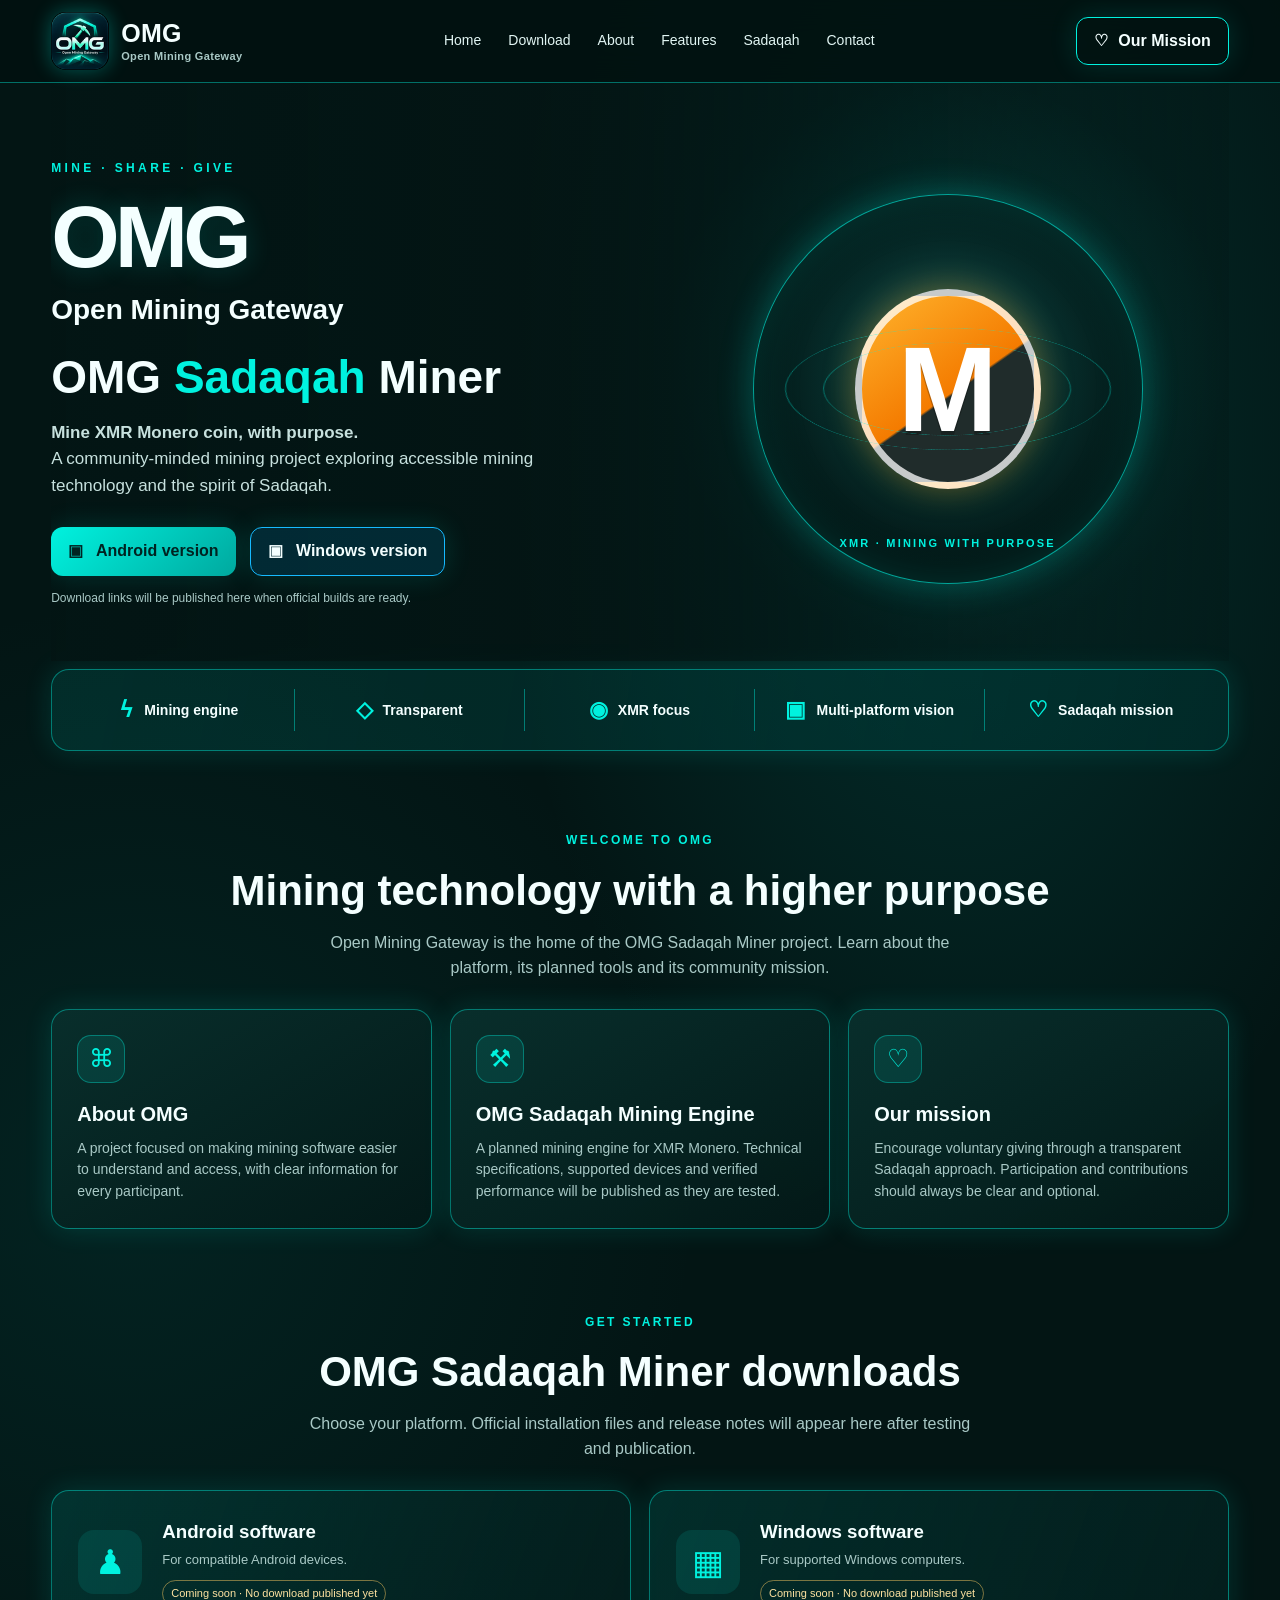
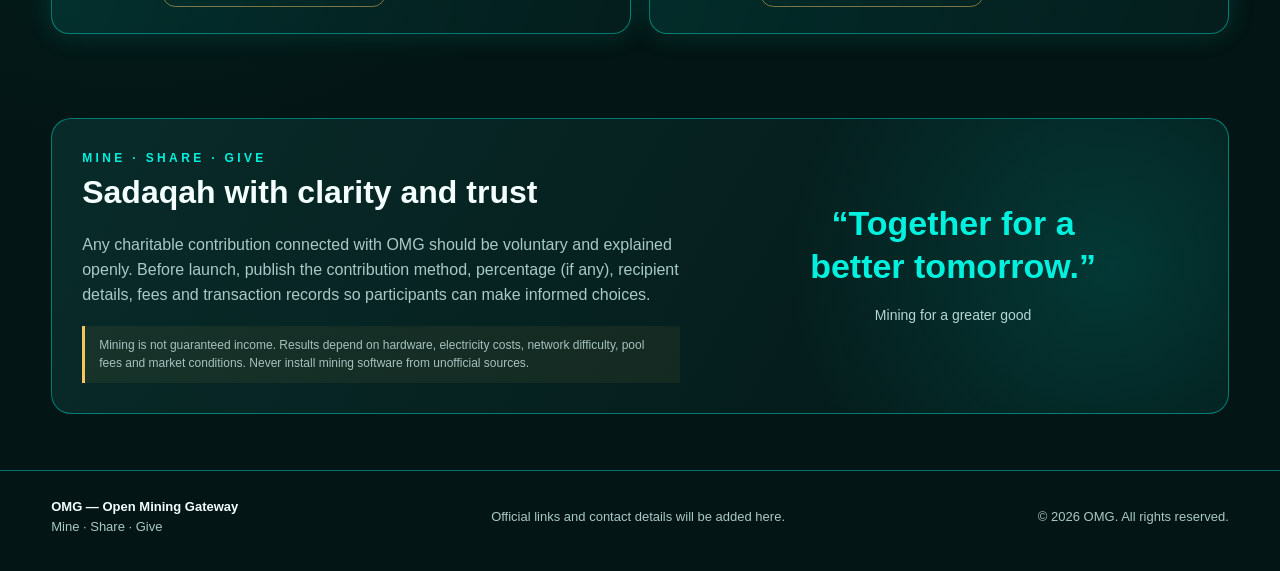
==== index.html @ 7997bd96 "Rename index (21).html to index.html" ====
<!DOCTYPE html>
<html lang="en">
<head>
  <meta charset="UTF-8" />
  <meta name="viewport" content="width=device-width, initial-scale=1.0" />
  <meta name="theme-color" content="#031514" />
  <meta name="description" content="OMG — Open Mining Gateway. Discover OMG Sadaqah Miner and its vision for accessible Monero mining with purpose." />
  <title>OMG — Open Mining Gateway</title>
  <style>
    :root{--bg:#031514;--panel:#061f1e;--panel2:#082927;--cyan:#00f2df;--cyan2:#53fff0;--text:#f4ffff;--muted:#a9c9c6;--gold:#f4c45e;--line:rgba(0,242,223,.42);--shadow:0 0 28px rgba(0,242,223,.14)}
    *{box-sizing:border-box}html{scroll-behavior:smooth}body{margin:0;background:radial-gradient(ellipse at 75% 20%,rgba(0,180,170,.17),transparent 34%),radial-gradient(ellipse at 10% 55%,rgba(0,120,115,.14),transparent 35%),var(--bg);color:var(--text);font-family:Inter,Segoe UI,Arial,sans-serif;line-height:1.55}
    a{color:inherit;text-decoration:none}.wrap{width:min(1180px,92%);margin:auto}.topbar{position:sticky;top:0;z-index:10;background:rgba(2,18,17,.88);backdrop-filter:blur(16px);border-bottom:1px solid var(--line)}.nav{height:82px;display:flex;align-items:center;justify-content:space-between;gap:24px}.brand{display:flex;align-items:center;gap:12px;font-weight:800;letter-spacing:.02em}.brand img{width:58px;height:58px;object-fit:cover;border-radius:15px;box-shadow:0 0 20px rgba(0,242,223,.32)}.brand-name{font-size:25px;line-height:1}.brand-name small{display:block;font-size:11px;color:var(--muted);font-weight:600;margin-top:5px;letter-spacing:.03em}.links{display:flex;align-items:center;gap:27px;color:#e1f5f3;font-size:14px}.links a:hover{color:var(--cyan)}.nav-cta,.btn{display:inline-flex;align-items:center;justify-content:center;gap:10px;border:1px solid var(--cyan);border-radius:12px;padding:11px 17px;font-weight:750;transition:.2s;box-shadow:var(--shadow)}.nav-cta:hover,.btn:hover{transform:translateY(-2px);background:rgba(0,242,223,.1)}
    .hero{position:relative;overflow:hidden;padding:76px 0 42px;min-height:560px;display:grid;grid-template-columns:1.02fr .98fr;align-items:center;gap:30px}.hero:before{content:"";position:absolute;inset:0;background:linear-gradient(90deg,rgba(3,21,20,.98),rgba(3,21,20,.76) 48%,rgba(3,21,20,.28)),radial-gradient(circle at 76% 48%,rgba(0,242,223,.2),transparent 30%);pointer-events:none}.hero-copy,.hero-art{position:relative;z-index:1}.eyebrow{color:var(--cyan);font-weight:800;letter-spacing:.28em;text-transform:uppercase;font-size:12px}.hero h1{font-size:clamp(48px,7vw,88px);line-height:.98;margin:16px 0 8px;letter-spacing:-.055em;text-shadow:0 0 28px rgba(0,242,223,.2)}.hero h1 span{color:var(--cyan)}.subbrand{font-size:clamp(18px,2.3vw,28px);font-weight:750;margin:0 0 22px}.hero h2{font-size:clamp(29px,4vw,46px);line-height:1.08;margin:0 0 12px}.hero h2 span{color:var(--cyan)}.lead{color:#c7e1de;max-width:560px;font-size:17px}.actions{display:flex;flex-wrap:wrap;gap:14px;margin-top:28px}.btn-primary{background:linear-gradient(135deg,#00f2df,#00a99f);color:#002321;border:0}.btn-secondary{background:rgba(0,78,105,.38);border-color:#16baff}.btn[aria-disabled="true"]{opacity:.78;cursor:not-allowed}.note{font-size:12px;color:var(--muted);margin-top:13px}.hero-art{min-height:390px;display:grid;place-items:center}.orb{width:min(390px,82vw);aspect-ratio:1;border-radius:50%;display:grid;place-items:center;position:relative;background:radial-gradient(circle at 50% 45%,#164b47 0 20%,#062b29 42%,#031514 68%);border:1px solid rgba(0,242,223,.65);box-shadow:0 0 35px rgba(0,242,223,.28),inset 0 0 48px rgba(0,242,223,.15)}.orb:before,.orb:after{content:"";position:absolute;border:1px solid rgba(0,242,223,.4);border-radius:50%;inset:8%;transform:rotateX(68deg) rotateZ(-18deg)}.orb:after{inset:18%;transform:rotateX(68deg) rotateZ(24deg)}.coin{width:48%;aspect-ratio:1;border-radius:50%;display:grid;place-items:center;background:linear-gradient(145deg,#ffb42d,#f47b00 52%,#202c2b 53%);box-shadow:0 0 32px rgba(255,166,30,.35);font-size:clamp(70px,10vw,120px);font-weight:900;color:#fff;text-shadow:0 4px 0 rgba(0,0,0,.25);border:7px solid rgba(255,255,255,.75)}.orbit-label{position:absolute;bottom:8%;color:var(--cyan);font-weight:800;letter-spacing:.2em;font-size:11px}
    .ticker{display:grid;grid-template-columns:repeat(5,1fr);border:1px solid var(--line);border-radius:18px;background:linear-gradient(100deg,rgba(0,242,223,.1),rgba(0,50,48,.58));box-shadow:var(--shadow);padding:19px 12px;margin:8px auto 52px}.tick{display:flex;align-items:center;justify-content:center;gap:10px;padding:4px 12px;border-right:1px solid var(--line);font-weight:700;font-size:14px}.tick:last-child{border:0}.tick b{font-size:22px;color:var(--cyan)}
    .section{padding:28px 0 56px}.section-head{text-align:center;margin-bottom:28px}.section-head .eyebrow{letter-spacing:.2em}.section-head h2{font-size:clamp(28px,4vw,42px);margin:8px 0}.section-head p{color:var(--muted);margin:0 auto;max-width:680px}.cards{display:grid;grid-template-columns:repeat(3,1fr);gap:18px}.card{background:linear-gradient(150deg,rgba(9,48,45,.94),rgba(3,25,24,.96));border:1px solid var(--line);border-radius:18px;padding:25px;box-shadow:var(--shadow);min-height:220px}.icon{width:48px;height:48px;border-radius:14px;display:grid;place-items:center;color:var(--cyan);font-size:25px;background:rgba(0,242,223,.1);border:1px solid rgba(0,242,223,.35)}.card h3{margin:16px 0 8px;font-size:20px}.card p{color:var(--muted);font-size:14px;margin:0}.download-grid{display:grid;grid-template-columns:1fr 1fr;gap:18px}.download-card{display:flex;align-items:center;gap:20px;padding:26px;border-radius:18px;border:1px solid var(--line);background:linear-gradient(110deg,rgba(0,242,223,.11),rgba(4,31,30,.9));box-shadow:var(--shadow)}.platform{font-size:34px;width:64px;height:64px;display:grid;place-items:center;border-radius:16px;background:rgba(0,242,223,.1);color:var(--cyan)}.download-card h3{margin:0 0 4px}.download-card p{margin:0;color:var(--muted);font-size:13px}.status{display:inline-block;margin-top:10px;font-size:11px;color:#ffe3a1;border:1px solid rgba(244,196,94,.5);padding:4px 8px;border-radius:20px}
    .mission{display:grid;grid-template-columns:1.1fr .9fr;gap:28px;align-items:center;padding:30px;border:1px solid var(--line);border-radius:20px;background:radial-gradient(circle at 90% 50%,rgba(0,242,223,.14),transparent 30%),linear-gradient(120deg,#082b29,#031716)}.mission h2{font-size:32px;margin:0 0 12px}.mission p{color:var(--muted)}.quote{font-size:clamp(23px,3vw,34px);font-weight:800;color:var(--cyan);text-align:center;line-height:1.25}.disclaimer{font-size:12px;color:#a7c1be;border-left:3px solid var(--gold);padding:10px 14px;background:rgba(244,196,94,.06);margin-top:18px}
    footer{border-top:1px solid var(--line);padding:26px 0 34px;color:var(--muted);font-size:13px}.foot{display:flex;justify-content:space-between;align-items:center;gap:20px;flex-wrap:wrap}.foot strong{color:var(--text)}
    @media(max-width:850px){.links{display:none}.hero{grid-template-columns:1fr;padding-top:55px}.hero-art{min-height:300px}.orb{width:min(320px,75vw)}.ticker{grid-template-columns:repeat(2,1fr);gap:10px}.tick{border:0;justify-content:flex-start}.cards{grid-template-columns:1fr 1fr}.mission{grid-template-columns:1fr}}
    @media(max-width:560px){.nav{height:70px}.brand img{width:48px;height:48px}.brand-name{font-size:21px}.nav-cta{padding:9px 11px;font-size:12px}.hero{padding-top:42px;gap:5px}.hero h1{font-size:58px}.hero-art{min-height:260px}.ticker{margin-bottom:34px}.tick{font-size:12px;padding:4px}.cards,.download-grid{grid-template-columns:1fr}.card{min-height:0}.download-card{padding:20px}.mission{padding:22px}.foot{justify-content:center;text-align:center}}
  </style>
</head>
<body>
  <header class="topbar">
    <div class="wrap nav">
      <a class="brand" href="#home" aria-label="OMG home">
        <img src="[data-uri]" alt="OMG Open Mining Gateway logo" />
        <span class="brand-name">OMG<small>Open Mining Gateway</small></span>
      </a>
      <nav class="links" aria-label="Main navigation">
        <a href="#home">Home</a><a href="#downloads">Download</a><a href="#about">About</a><a href="#features">Features</a><a href="#sadaqah">Sadaqah</a><a href="#contact">Contact</a>
      </nav>
      <a class="nav-cta" href="#sadaqah">♡ <span>Our Mission</span></a>
    </div>
  </header>

  <main>
    <section class="wrap hero" id="home">
      <div class="hero-copy">
        <div class="eyebrow">Mine · Share · Give</div>
        <h1>OMG</h1>
        <p class="subbrand">Open Mining Gateway</p>
        <h2>OMG <span>Sadaqah</span> Miner</h2>
        <p class="lead"><strong>Mine XMR Monero coin, with purpose.</strong><br />A community-minded mining project exploring accessible mining technology and the spirit of Sadaqah.</p>
        <div class="actions">
          <a class="btn btn-primary" href="#downloads">▣ &nbsp; Android version</a>
          <a class="btn btn-secondary" href="#downloads">▣ &nbsp; Windows version</a>
        </div>
        <p class="note">Download links will be published here when official builds are ready.</p>
      </div>
      <div class="hero-art" aria-label="Monero-inspired mining illustration">
        <div class="orb"><div class="coin">M</div><div class="orbit-label">XMR · MINING WITH PURPOSE</div></div>
      </div>
    </section>

    <div class="wrap ticker" aria-label="Project highlights">
      <div class="tick"><b>ϟ</b> Mining engine</div><div class="tick"><b>◇</b> Transparent</div><div class="tick"><b>◉</b> XMR focus</div><div class="tick"><b>▣</b> Multi-platform vision</div><div class="tick"><b>♡</b> Sadaqah mission</div>
    </div>

    <section class="wrap section" id="about">
      <div class="section-head"><div class="eyebrow">Welcome to OMG</div><h2>Mining technology with a higher purpose</h2><p>Open Mining Gateway is the home of the OMG Sadaqah Miner project. Learn about the platform, its planned tools and its community mission.</p></div>
      <div class="cards">
        <article class="card"><div class="icon">⌘</div><h3>About OMG</h3><p>A project focused on making mining software easier to understand and access, with clear information for every participant.</p></article>
        <article class="card" id="features"><div class="icon">⚒</div><h3>OMG Sadaqah Mining Engine</h3><p>A planned mining engine for XMR Monero. Technical specifications, supported devices and verified performance will be published as they are tested.</p></article>
        <article class="card"><div class="icon">♡</div><h3>Our mission</h3><p>Encourage voluntary giving through a transparent Sadaqah approach. Participation and contributions should always be clear and optional.</p></article>
      </div>
    </section>

    <section class="wrap section" id="downloads">
      <div class="section-head"><div class="eyebrow">Get started</div><h2>OMG Sadaqah Miner downloads</h2><p>Choose your platform. Official installation files and release notes will appear here after testing and publication.</p></div>
      <div class="download-grid">
        <article class="download-card"><div class="platform">♟</div><div><h3>Android software</h3><p>For compatible Android devices.</p><span class="status">Coming soon · No download published yet</span></div></article>
        <article class="download-card"><div class="platform">▦</div><div><h3>Windows software</h3><p>For supported Windows computers.</p><span class="status">Coming soon · No download published yet</span></div></article>
      </div>
    </section>

    <section class="wrap section" id="sadaqah">
      <div class="mission">
        <div><div class="eyebrow">Mine · Share · Give</div><h2>Sadaqah with clarity and trust</h2><p>Any charitable contribution connected with OMG should be voluntary and explained openly. Before launch, publish the contribution method, percentage (if any), recipient details, fees and transaction records so participants can make informed choices.</p><div class="disclaimer">Mining is not guaranteed income. Results depend on hardware, electricity costs, network difficulty, pool fees and market conditions. Never install mining software from unofficial sources.</div></div>
        <div class="quote">“Together for a<br />better tomorrow.”<br /><span style="font-size:14px;color:#b4d7d3;font-weight:500">Mining for a greater good</span></div>
      </div>
    </section>
  </main>

  <footer id="contact"><div class="wrap foot"><div><strong>OMG — Open Mining Gateway</strong><br />Mine · Share · Give</div><div>Official links and contact details will be added here.</div><div>© <span id="year"></span> OMG. All rights reserved.</div></div></footer>
  <script>document.getElementById('year').textContent = new Date().getFullYear();</script>
</body>
</html>
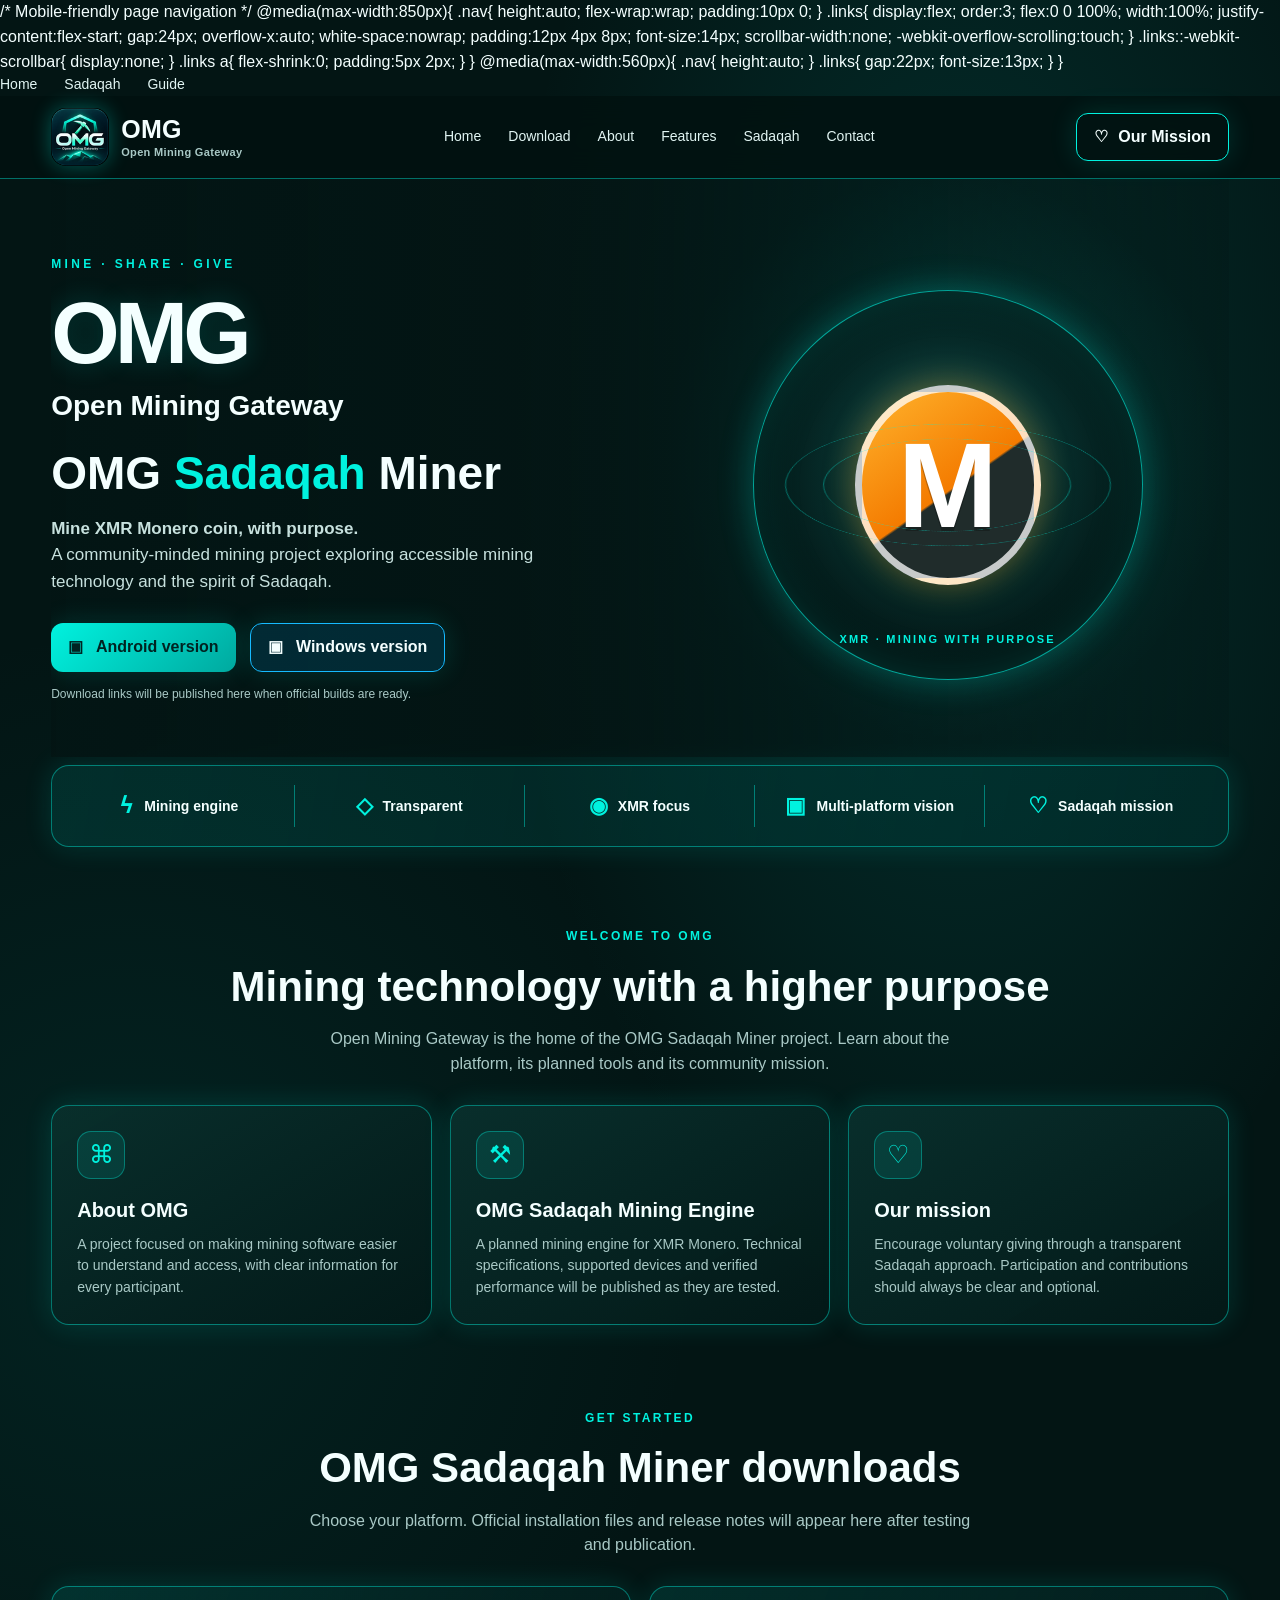
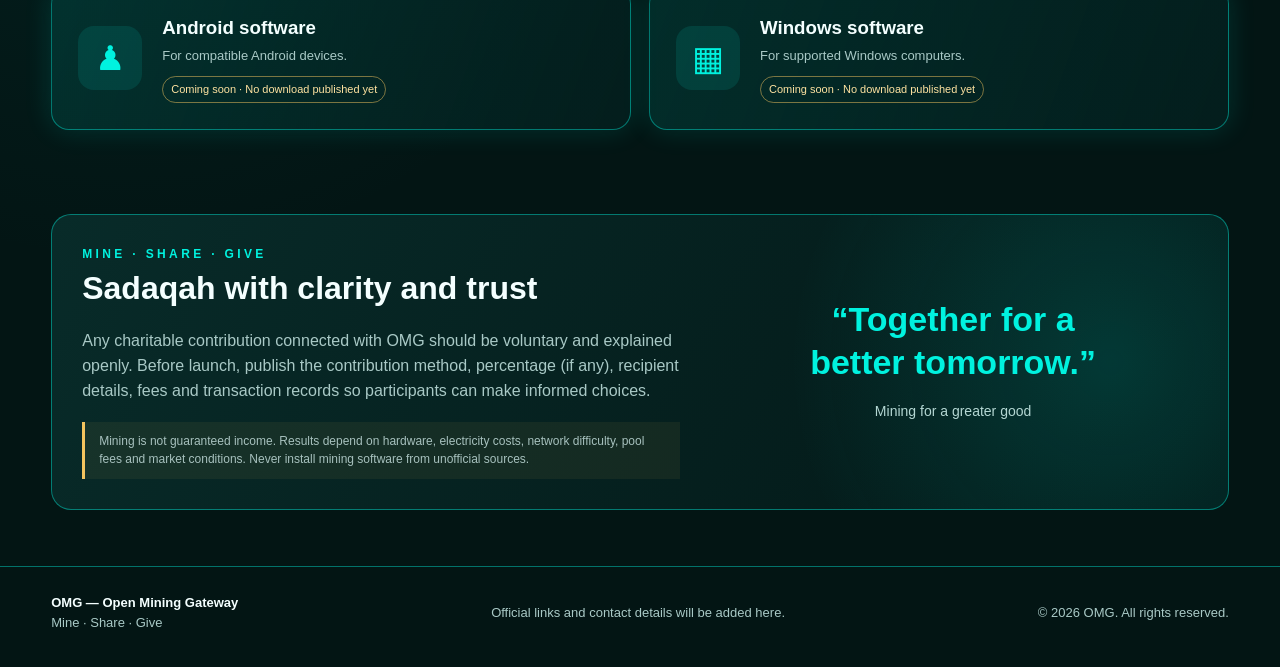
==== commit 3f9002a3: "Update index.html" ====
--- a/index.html
+++ b/index.html
@@ -1,6 +1,56 @@
 <!DOCTYPE html>
 <html lang="en">
 <head>
+
+/* Mobile-friendly page navigation */
+@media(max-width:850px){
+  .nav{
+    height:auto;
+    flex-wrap:wrap;
+    padding:10px 0;
+  }
+
+  .links{
+    display:flex;
+    order:3;
+    flex:0 0 100%;
+    width:100%;
+    justify-content:flex-start;
+    gap:24px;
+    overflow-x:auto;
+    white-space:nowrap;
+    padding:12px 4px 8px;
+    font-size:14px;
+    scrollbar-width:none;
+    -webkit-overflow-scrolling:touch;
+  }
+
+  .links::-webkit-scrollbar{
+    display:none;
+  }
+
+  .links a{
+    flex-shrink:0;
+    padding:5px 2px;
+  }
+}
+
+@media(max-width:560px){
+  .nav{
+    height:auto;
+  }
+
+  .links{
+    gap:22px;
+    font-size:13px;
+  }
+}
+  <nav class="links" aria-label="Main navigation">
+  <a href="index.html">Home</a>
+  <a href="Sadaqah.html">Sadaqah</a>
+  <a href="guide.html">Guide</a>
+  </nav>
+  
   <meta charset="UTF-8" />
   <meta name="viewport" content="width=device-width, initial-scale=1.0" />
   <meta name="theme-color" content="#031514" />
@@ -42,8 +92,8 @@
         <h2>OMG <span>Sadaqah</span> Miner</h2>
         <p class="lead"><strong>Mine XMR Monero coin, with purpose.</strong><br />A community-minded mining project exploring accessible mining technology and the spirit of Sadaqah.</p>
         <div class="actions">
-          <a class="btn btn-primary" href="#downloads">▣ &nbsp; Android version</a>
-          <a class="btn btn-secondary" href="#downloads">▣ &nbsp; Windows version</a>
+          <a class="btn btn-primary" href="https://github.com/Fayaa91000/OMG/releases/download/v1.0.0/OMG-Miner-Native-Bridge-Test.10.zip">▣ &nbsp; Android version</a>
+          <a class="btn btn-secondary" href="https://github.com/Fayaa91000/OMG/releases/download/v1.0.0/OMG-Windows-Miner-feature-gaza-handoff.source.zip.zip">▣ &nbsp; Windows version</a>
         </div>
         <p class="note">Download links will be published here when official builds are ready.</p>
       </div>
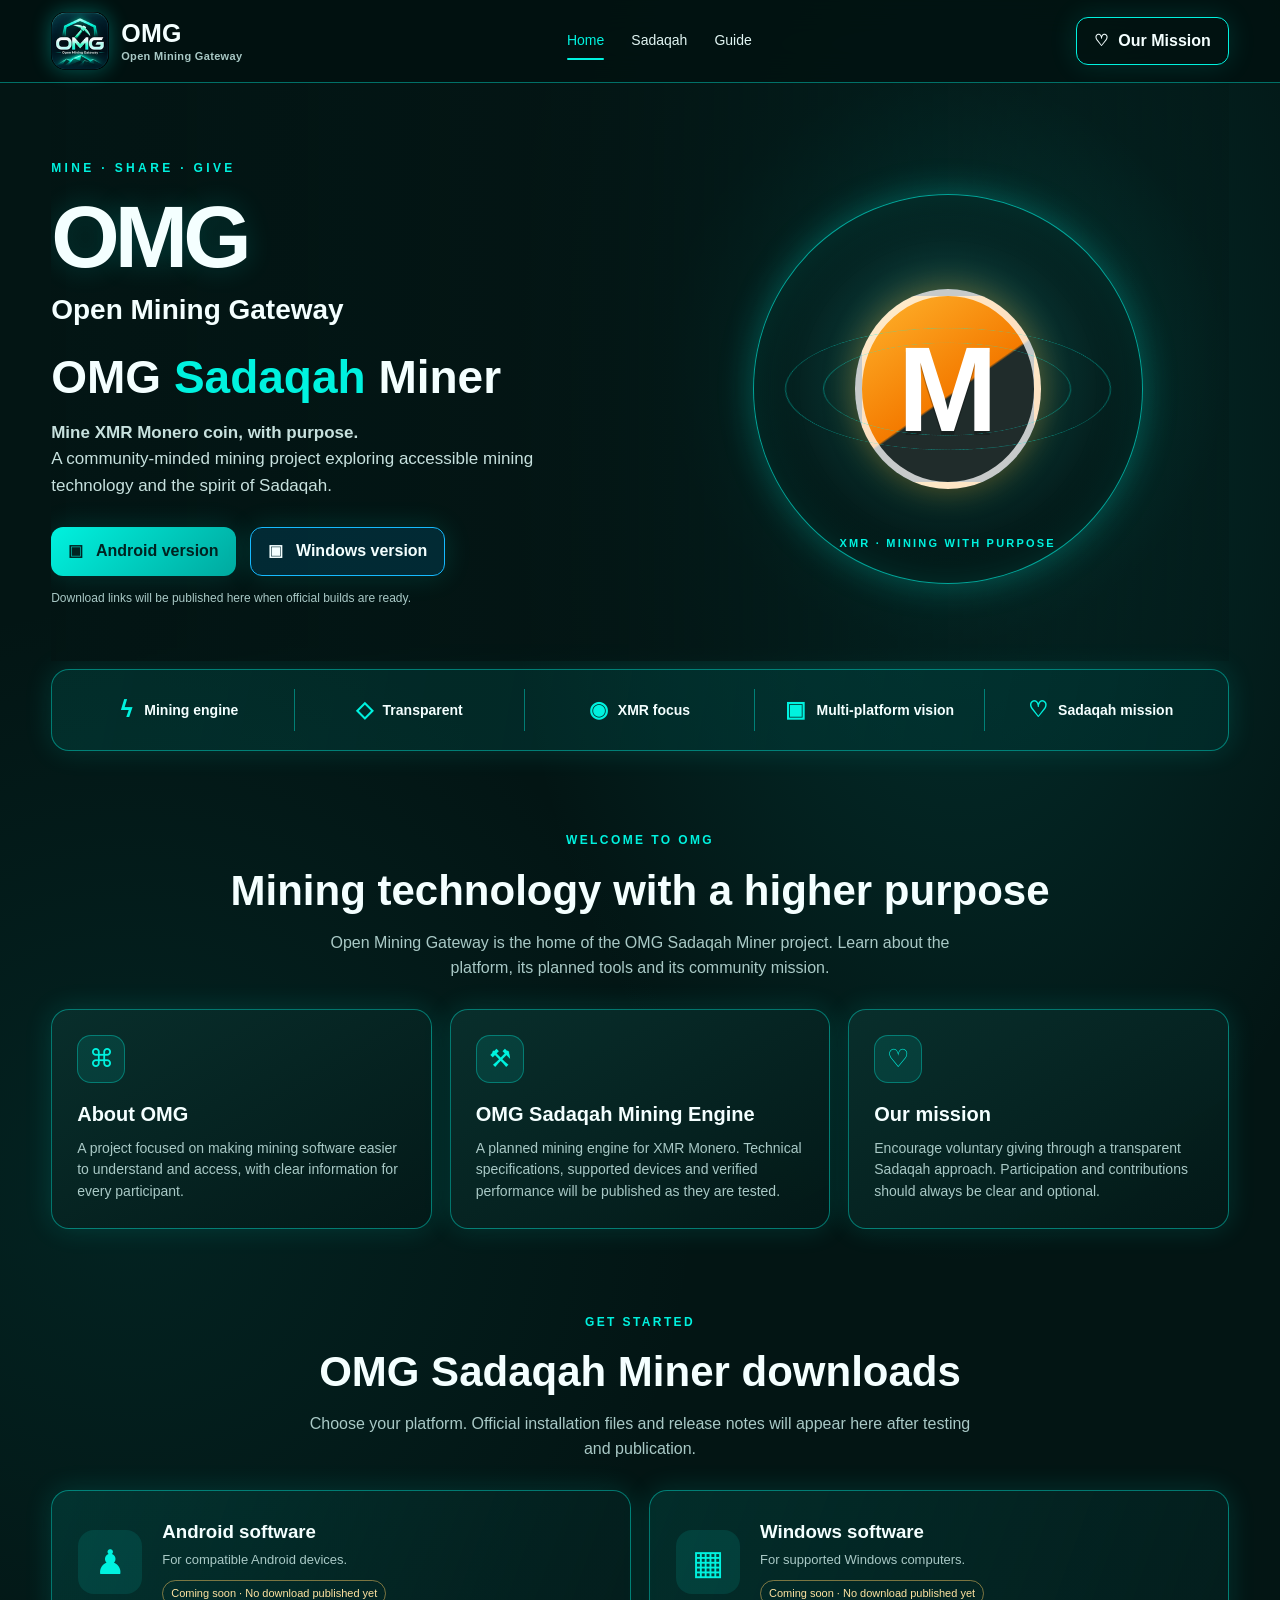
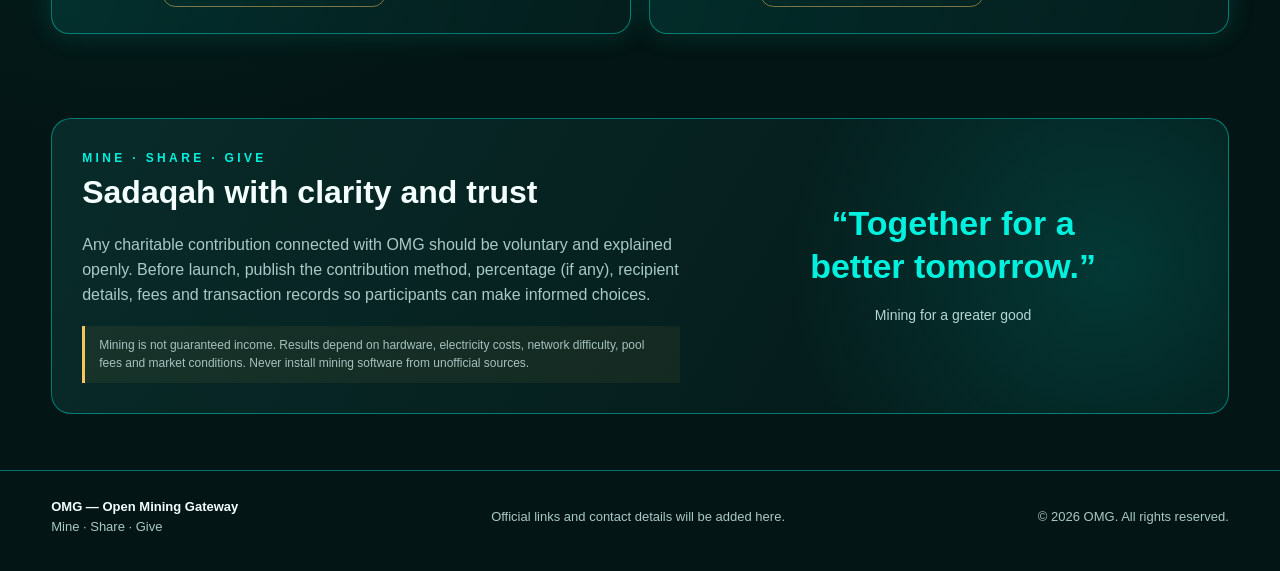
==== commit 96a65937: "Rename OMG-index.html to index.html" ====
--- a/index.html
+++ b/index.html
@@ -1,56 +1,6 @@
 <!DOCTYPE html>
 <html lang="en">
 <head>
-
-/* Mobile-friendly page navigation */
-@media(max-width:850px){
-  .nav{
-    height:auto;
-    flex-wrap:wrap;
-    padding:10px 0;
-  }
-
-  .links{
-    display:flex;
-    order:3;
-    flex:0 0 100%;
-    width:100%;
-    justify-content:flex-start;
-    gap:24px;
-    overflow-x:auto;
-    white-space:nowrap;
-    padding:12px 4px 8px;
-    font-size:14px;
-    scrollbar-width:none;
-    -webkit-overflow-scrolling:touch;
-  }
-
-  .links::-webkit-scrollbar{
-    display:none;
-  }
-
-  .links a{
-    flex-shrink:0;
-    padding:5px 2px;
-  }
-}
-
-@media(max-width:560px){
-  .nav{
-    height:auto;
-  }
-
-  .links{
-    gap:22px;
-    font-size:13px;
-  }
-}
-  <nav class="links" aria-label="Main navigation">
-  <a href="index.html">Home</a>
-  <a href="Sadaqah.html">Sadaqah</a>
-  <a href="guide.html">Guide</a>
-  </nav>
-  
   <meta charset="UTF-8" />
   <meta name="viewport" content="width=device-width, initial-scale=1.0" />
   <meta name="theme-color" content="#031514" />
@@ -65,8 +15,12 @@
     .section{padding:28px 0 56px}.section-head{text-align:center;margin-bottom:28px}.section-head .eyebrow{letter-spacing:.2em}.section-head h2{font-size:clamp(28px,4vw,42px);margin:8px 0}.section-head p{color:var(--muted);margin:0 auto;max-width:680px}.cards{display:grid;grid-template-columns:repeat(3,1fr);gap:18px}.card{background:linear-gradient(150deg,rgba(9,48,45,.94),rgba(3,25,24,.96));border:1px solid var(--line);border-radius:18px;padding:25px;box-shadow:var(--shadow);min-height:220px}.icon{width:48px;height:48px;border-radius:14px;display:grid;place-items:center;color:var(--cyan);font-size:25px;background:rgba(0,242,223,.1);border:1px solid rgba(0,242,223,.35)}.card h3{margin:16px 0 8px;font-size:20px}.card p{color:var(--muted);font-size:14px;margin:0}.download-grid{display:grid;grid-template-columns:1fr 1fr;gap:18px}.download-card{display:flex;align-items:center;gap:20px;padding:26px;border-radius:18px;border:1px solid var(--line);background:linear-gradient(110deg,rgba(0,242,223,.11),rgba(4,31,30,.9));box-shadow:var(--shadow)}.platform{font-size:34px;width:64px;height:64px;display:grid;place-items:center;border-radius:16px;background:rgba(0,242,223,.1);color:var(--cyan)}.download-card h3{margin:0 0 4px}.download-card p{margin:0;color:var(--muted);font-size:13px}.status{display:inline-block;margin-top:10px;font-size:11px;color:#ffe3a1;border:1px solid rgba(244,196,94,.5);padding:4px 8px;border-radius:20px}
     .mission{display:grid;grid-template-columns:1.1fr .9fr;gap:28px;align-items:center;padding:30px;border:1px solid var(--line);border-radius:20px;background:radial-gradient(circle at 90% 50%,rgba(0,242,223,.14),transparent 30%),linear-gradient(120deg,#082b29,#031716)}.mission h2{font-size:32px;margin:0 0 12px}.mission p{color:var(--muted)}.quote{font-size:clamp(23px,3vw,34px);font-weight:800;color:var(--cyan);text-align:center;line-height:1.25}.disclaimer{font-size:12px;color:#a7c1be;border-left:3px solid var(--gold);padding:10px 14px;background:rgba(244,196,94,.06);margin-top:18px}
     footer{border-top:1px solid var(--line);padding:26px 0 34px;color:var(--muted);font-size:13px}.foot{display:flex;justify-content:space-between;align-items:center;gap:20px;flex-wrap:wrap}.foot strong{color:var(--text)}
-    @media(max-width:850px){.links{display:none}.hero{grid-template-columns:1fr;padding-top:55px}.hero-art{min-height:300px}.orb{width:min(320px,75vw)}.ticker{grid-template-columns:repeat(2,1fr);gap:10px}.tick{border:0;justify-content:flex-start}.cards{grid-template-columns:1fr 1fr}.mission{grid-template-columns:1fr}}
-    @media(max-width:560px){.nav{height:70px}.brand img{width:48px;height:48px}.brand-name{font-size:21px}.nav-cta{padding:9px 11px;font-size:12px}.hero{padding-top:42px;gap:5px}.hero h1{font-size:58px}.hero-art{min-height:260px}.ticker{margin-bottom:34px}.tick{font-size:12px;padding:4px}.cards,.download-grid{grid-template-columns:1fr}.card{min-height:0}.download-card{padding:20px}.mission{padding:22px}.foot{justify-content:center;text-align:center}}
+    /* Subtle active-page highlight */
+    .links a{position:relative;transition:color .25s ease}
+    .links a:hover,.links a.active{color:var(--cyan)}
+    .links a.active::after{content:"";position:absolute;left:0;right:0;bottom:-8px;height:2px;border-radius:2px;background:var(--cyan)}
+    @media(max-width:850px){.nav{height:auto;flex-wrap:wrap;padding:10px 0}.links{display:flex;order:3;flex:0 0 100%;width:100%;justify-content:flex-start;gap:24px;overflow-x:auto;white-space:nowrap;padding:12px 4px 8px;font-size:14px;scrollbar-width:none;-webkit-overflow-scrolling:touch}.links::-webkit-scrollbar{display:none}.links a{flex-shrink:0;padding:5px 2px}.links a.active::after{bottom:-3px}.hero{grid-template-columns:1fr;padding-top:55px}.hero-art{min-height:300px}.orb{width:min(320px,75vw)}.ticker{grid-template-columns:repeat(2,1fr);gap:10px}.tick{border:0;justify-content:flex-start}.cards{grid-template-columns:1fr 1fr}.mission{grid-template-columns:1fr}}
+    @media(max-width:560px){.nav{height:auto}.brand img{width:48px;height:48px}.brand-name{font-size:21px}.nav-cta{padding:9px 11px;font-size:12px}.links{gap:22px;font-size:13px}.hero{padding-top:42px;gap:5px}.hero h1{font-size:58px}.hero-art{min-height:260px}.ticker{margin-bottom:34px}.tick{font-size:12px;padding:4px}.cards,.download-grid{grid-template-columns:1fr}.card{min-height:0}.download-card{padding:20px}.mission{padding:22px}.foot{justify-content:center;text-align:center}}
   </style>
 </head>
 <body>
@@ -77,7 +31,9 @@
         <span class="brand-name">OMG<small>Open Mining Gateway</small></span>
       </a>
       <nav class="links" aria-label="Main navigation">
-        <a href="#home">Home</a><a href="#downloads">Download</a><a href="#about">About</a><a href="#features">Features</a><a href="#sadaqah">Sadaqah</a><a href="#contact">Contact</a>
+        <a href="index.html">Home</a>
+        <a href="sadaqah.html">Sadaqah</a>
+        <a href="guide.html">Guide</a>
       </nav>
       <a class="nav-cta" href="#sadaqah">♡ <span>Our Mission</span></a>
     </div>
@@ -132,6 +88,16 @@
   </main>
 
   <footer id="contact"><div class="wrap foot"><div><strong>OMG — Open Mining Gateway</strong><br />Mine · Share · Give</div><div>Official links and contact details will be added here.</div><div>© <span id="year"></span> OMG. All rights reserved.</div></div></footer>
-  <script>document.getElementById('year').textContent = new Date().getFullYear();</script>
+  <script>
+    document.getElementById('year').textContent = new Date().getFullYear();
+
+    const currentPage = window.location.pathname.split('/').filter(Boolean).pop()?.toLowerCase() || 'index.html';
+    document.querySelectorAll('.links a').forEach(link => {
+      if (link.getAttribute('href').toLowerCase() === currentPage) {
+        link.classList.add('active');
+        link.setAttribute('aria-current', 'page');
+      }
+    });
+  </script>
 </body>
 </html>
